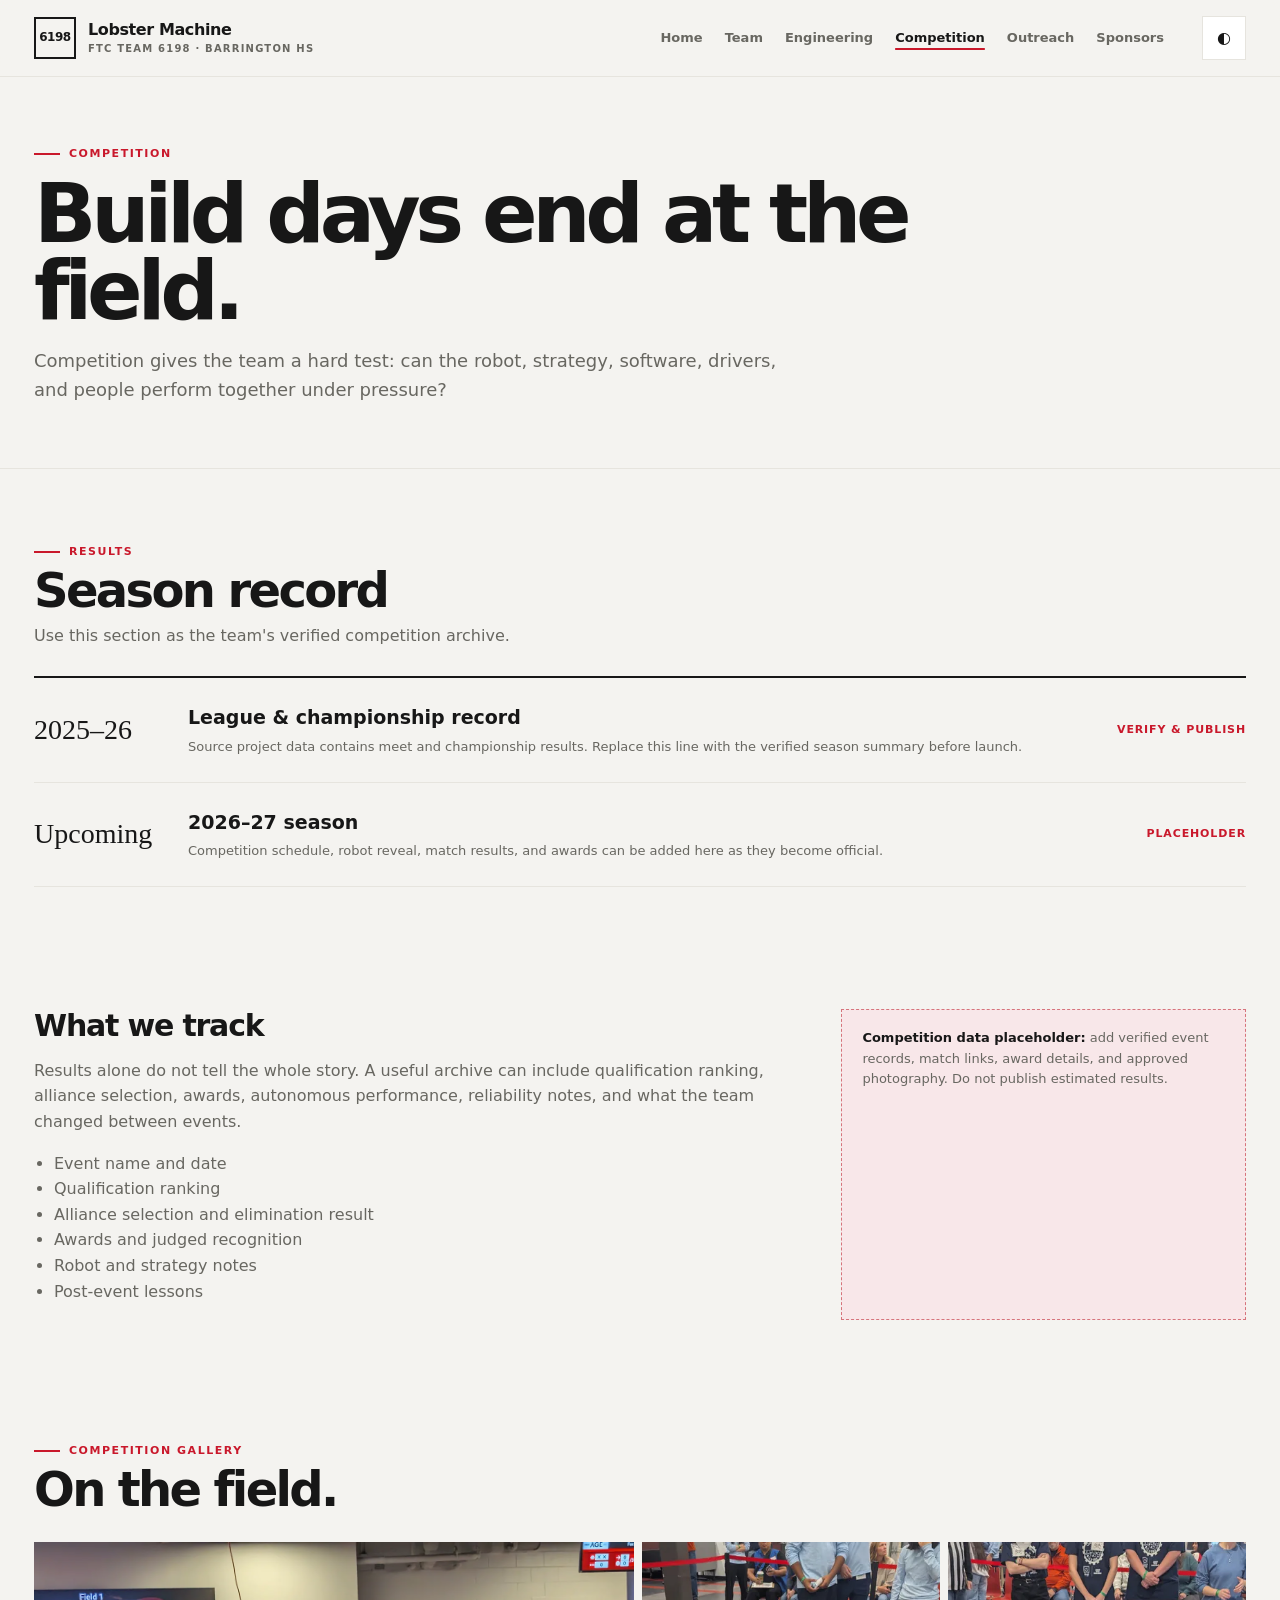
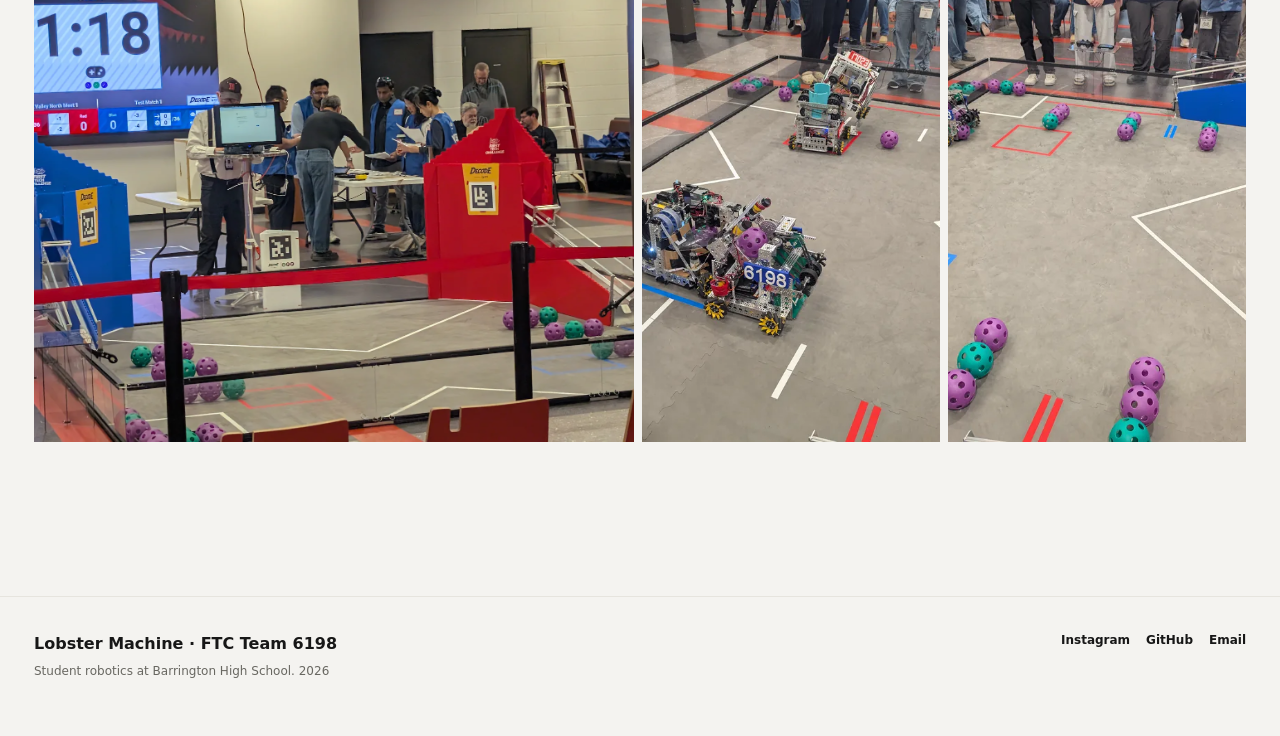
==== competition.html @ f6d6704d "Removed VC-Indicators" ====
<!doctype html>
<html lang="en">
<head>
  <meta charset="utf-8">
  <meta name="viewport" content="width=device-width, initial-scale=1">
  <meta name="description" content="Explore the competition record, event archive, and field work of FTC Team 6198 Lobster Machine.">
  <meta name="theme-color" content="#c9182b">
  <link rel="canonical" href="https://ftc6198-bhs.vercel.app/competition">
  <meta property="og:type" content="website">
  <meta property="og:title" content="Competition | FTC Team 6198 Lobster Machine">
  <meta property="og:description" content="Explore the competition record, event archive, and field work of FTC Team 6198 Lobster Machine.">
  <meta property="og:url" content="https://ftc6198-bhs.vercel.app/competition">
  <title>Competition | FTC Team 6198 Lobster Machine</title>
  <link rel="stylesheet" href="assets/css/site.css">
  
</head>
<body data-page="competition">
<a class="skip-link" href="#main">Skip to content</a>
<header class="site-header">
  <div class="container header-row">
    <a class="brand" href="/" aria-label="Lobster Machine, FTC Team 6198 home">
      <span class="brand-mark" aria-hidden="true">6198</span>
      <span class="brand-copy"><span class="brand-name">Lobster Machine</span><span class="brand-meta">FTC Team 6198 · Barrington HS</span></span>
    </a>
    <nav class="nav" data-nav id="site-navigation" aria-label="Primary navigation">
      <a data-page="home" href="/">Home</a>
      <a data-page="team" href="/team">Team</a>
      <a data-page="engineering" href="/engineering">Engineering</a>
      <a data-page="competition" href="/competition">Competition</a>
      <a data-page="outreach" href="/outreach">Outreach</a>
      <a data-page="sponsors" href="/sponsors">Sponsors</a>
    </nav>
    <div class="header-actions">
      <button class="icon-button" type="button" data-theme-button aria-label="Use dark theme">◐</button>
      <button class="menu-button" type="button" data-menu-button aria-label="Open navigation" aria-expanded="false" aria-controls="site-navigation">☰</button>
    </div>
  </div>
</header>
<main id="main">
<section class="masthead"><div class="container"><div class="eyebrow">Competition</div><h1>Build days end at the field.</h1><p>Competition gives the team a hard test: can the robot, strategy, software, drivers, and people perform together under pressure?</p></div></section>
<section class="section"><div class="container"><div class="section-header"><div><div class="eyebrow">Results</div><h2>Season record</h2><p>Use this section as the team's verified competition archive.</p></div></div><div class="results">
<article class="result"><div class="result-year">2025–26</div><div><h3>League & championship record</h3><p>Source project data contains meet and championship results. Replace this line with the verified season summary before launch.</p></div><div class="result-status">Verify & publish</div></article>
<article class="result"><div class="result-year">Upcoming</div><div><h3>2026–27 season</h3><p>Competition schedule, robot reveal, match results, and awards can be added here as they become official.</p></div><div class="result-status">Placeholder</div></article>
</div></div></section>
<section class="section compact"><div class="container"><div class="columns"><div class="prose"><h2>What we track</h2><p>Results alone do not tell the whole story. A useful archive can include qualification ranking, alliance selection, awards, autonomous performance, reliability notes, and what the team changed between events.</p><ul><li>Event name and date</li><li>Qualification ranking</li><li>Alliance selection and elimination result</li><li>Awards and judged recognition</li><li>Robot and strategy notes</li><li>Post-event lessons</li></ul></div><aside class="placeholder"><strong>Competition data placeholder:</strong> add verified event records, match links, award details, and approved photography. Do not publish estimated results.</aside></div></div></section>
<section class="section"><div class="container"><div class="section-header"><div><div class="eyebrow">Competition gallery</div><h2>On the field.</h2></div></div><div class="photo-strip"><figure><img src="assets/images/LeagueMeet1-Picture5-1600w.webp" alt="FTC competition field and audience" width="1600" height="1205" loading="lazy"></figure><figure><img src="assets/images/LeagueMeet1-Picture8-960w.webp" alt="Robots competing on the FTC field" width="1600" height="1205" loading="lazy"></figure><figure><img src="assets/images/LeagueMeet1-Picture9-960w.webp" alt="FTC field during a match" width="1600" height="1205" loading="lazy"></figure></div></div></section>
</main>
<footer class="footer">
  <div class="container footer-grid">
    <div>
      <strong>Lobster Machine · FTC Team 6198</strong>
      <p>Student robotics at Barrington High School. <span data-year></span></p>
    </div>
    <div class="footer-links">
      <a href="https://www.instagram.com/ftc6198_bhs" target="_blank" rel="noopener noreferrer">Instagram</a>
      <a href="https://github.com/ftc6198-bhs" target="_blank" rel="noopener noreferrer">GitHub</a>
      <a href="mailto:bhs.ftc6198@proton.me">Email</a>
    </div>
  </div>
</footer>
<script src="assets/js/site.js" defer></script>
</body>
</html>
---- assets/css/site.css ----
:root {
  color-scheme: light;
  --page: #f4f3f0;
  --paper: #ffffff;
  --ink: #171717;
  --muted: #686761;
  --faint: #e6e4de;
  --accent: #c9182b;
  --accent-dark: #9e1020;
  --accent-pale: #f8e7e9;
  --dark: #171717;
  --max: 1240px;
  --gutter: clamp(18px, 3vw, 34px);
  --serif: Georgia, 'Times New Roman', serif;
  --sans: Inter, ui-sans-serif, system-ui, -apple-system, BlinkMacSystemFont, 'Segoe UI', sans-serif;
}

html[data-theme="dark"] {
  color-scheme: dark;
  --page: #111111;
  --paper: #181818;
  --ink: #f2f0eb;
  --muted: #aaa79f;
  --faint: #2c2c2b;
  --accent: #f0444d;
  --accent-dark: #ff6870;
  --accent-pale: #32181b;
  --dark: #f2f0eb;
}

* { box-sizing: border-box; }
html { scroll-behavior: smooth; }
body {
  margin: 0;
  background: var(--page);
  color: var(--ink);
  font-family: var(--sans);
  font-size: 16px;
  line-height: 1.6;
  -webkit-font-smoothing: antialiased;
}
body.menu-open { overflow: hidden; }
a { color: inherit; }
img { display: block; max-width: 100%; }
button, input, textarea, select { font: inherit; }
button { color: inherit; }

.container { width: min(var(--max), calc(100% - (var(--gutter) * 2))); margin-inline: auto; }
.skip-link {
  position: fixed; z-index: 1000; left: 16px; top: -80px;
  background: var(--ink); color: var(--page); padding: 10px 14px; text-decoration: none;
}
.skip-link:focus { top: 16px; }

.site-header {
  position: sticky; top: 0; z-index: 100;
  background: color-mix(in srgb, var(--page) 94%, transparent);
  border-bottom: 1px solid var(--faint);
  backdrop-filter: blur(12px);
}
.header-row { min-height: 76px; display: flex; align-items: center; gap: 28px; }
.brand { display: inline-flex; align-items: center; gap: 12px; text-decoration: none; min-width: 250px; }
.brand-mark {
  width: 42px; height: 42px; display: grid; place-items: center;
  border: 2px solid var(--ink); font-size: 12px; font-weight: 900; letter-spacing: -.04em;
}
.brand-copy { line-height: 1.05; }
.brand-name { display: block; font-size: 16px; font-weight: 850; letter-spacing: -.025em; }
.brand-meta { display: block; margin-top: 5px; color: var(--muted); font-size: 10px; font-weight: 750; letter-spacing: .12em; text-transform: uppercase; }
.nav { margin-left: auto; display: flex; align-items: center; gap: 2px; }
.nav a { padding: 9px 10px; color: var(--muted); font-size: 13px; font-weight: 750; text-decoration: none; }
.nav a:hover, .nav a[aria-current="page"] { color: var(--ink); }
.nav a[aria-current="page"] { text-decoration: underline; text-decoration-color: var(--accent); text-decoration-thickness: 2px; text-underline-offset: 6px; }
.header-actions { display: flex; gap: 8px; align-items: center; }
.icon-button, .menu-button {
  width: 44px; height: 44px; border: 1px solid var(--faint); background: var(--paper); display: grid; place-items: center;
  cursor: pointer;
}
.menu-button { display: none; }

:focus-visible { outline: 3px solid var(--accent); outline-offset: 3px; }

.eyebrow {
  display: flex; align-items: center; gap: 9px; color: var(--accent);
  font-size: 11px; font-weight: 850; letter-spacing: .14em; text-transform: uppercase;
}
.eyebrow::before { content: ''; width: 26px; height: 2px; background: currentColor; }

.hero { padding: clamp(54px, 8vw, 104px) 0 72px; }
.hero-grid { display: grid; grid-template-columns: minmax(0, 1.03fr) minmax(380px, .97fr); gap: clamp(40px, 7vw, 92px); align-items: center; }
.hero h1 { margin: 18px 0 24px; max-width: 780px; font-size: clamp(52px, 7.4vw, 104px); line-height: .91; letter-spacing: -.065em; font-weight: 850; }
.hero h1 em { font-family: var(--serif); font-weight: 400; letter-spacing: -.05em; }
.hero-lede { max-width: 650px; color: var(--muted); font-size: clamp(17px, 2vw, 20px); line-height: 1.55; }
.hero-actions { display: flex; flex-wrap: wrap; gap: 10px; margin-top: 30px; }
.button {
  display: inline-flex; min-height: 46px; align-items: center; justify-content: center; gap: 8px;
  padding: 10px 16px; border: 1px solid var(--ink); background: var(--ink); color: var(--page);
  font-size: 13px; font-weight: 800; text-decoration: none; transition: background .16s ease, color .16s ease, transform .16s ease;
}
.button:hover { transform: translateY(-1px); }
.button.secondary { background: transparent; color: var(--ink); border-color: var(--faint); }
.button.secondary:hover { border-color: var(--ink); }
.button.red { background: var(--accent); border-color: var(--accent); color: #fff; }

.hero-media { position: relative; }
.hero-media figure { margin: 0; }
.hero-media img { width: 100%; aspect-ratio: 4 / 5; object-fit: cover; }
.hero-caption {
  display: flex; justify-content: space-between; gap: 16px; padding: 12px 0 0;
  border-bottom: 1px solid var(--faint); color: var(--muted); font-size: 11px;
}
.hero-caption strong { color: var(--ink); }

.section { padding: 74px 0; }
.section.compact { padding: 48px 0; }
.section-header { display: flex; justify-content: space-between; align-items: end; gap: 28px; margin-bottom: 28px; }
.section-header h2 { margin: 5px 0 0; font-size: clamp(30px, 4vw, 48px); line-height: 1.02; letter-spacing: -.055em; }
.section-header p { max-width: 620px; margin: 8px 0 0; color: var(--muted); }

.rule { border: 0; border-top: 1px solid var(--faint); margin: 0; }
.stats { display: grid; grid-template-columns: repeat(4, 1fr); border-top: 1px solid var(--faint); border-bottom: 1px solid var(--faint); }
.stat { padding: 22px 18px 22px 0; border-right: 1px solid var(--faint); }
.stat:not(:first-child) { padding-left: 22px; }
.stat:last-child { border-right: 0; }
.stat strong { display: block; font-size: clamp(28px, 4vw, 44px); line-height: 1; letter-spacing: -.05em; }
.stat span { display: block; margin-top: 8px; color: var(--muted); font-size: 12px; font-weight: 700; }

.editorial-grid { display: grid; grid-template-columns: 1.1fr .9fr; gap: 54px; }
.issue-list { border-top: 1px solid var(--faint); }
.issue { display: grid; grid-template-columns: 42px 1fr; gap: 18px; padding: 20px 0; border-bottom: 1px solid var(--faint); }
.issue-number { color: var(--accent); font-size: 12px; font-weight: 850; }
.issue h3 { margin: 0; font-size: 20px; letter-spacing: -.025em; }
.issue p { margin: 5px 0 0; color: var(--muted); }
.note { padding: 28px; background: var(--dark); color: var(--page); }
.note .eyebrow { color: #ff6570; }
.note h3 { margin: 16px 0 12px; font-size: 30px; line-height: 1.05; letter-spacing: -.04em; }
.note p { color: color-mix(in srgb, var(--page) 68%, transparent); }

.photo-strip { display: grid; grid-template-columns: 1.45fr .72fr .72fr; min-height: 500px; gap: 8px; }
.photo-strip figure { margin: 0; min-height: 100%; overflow: hidden; }
.photo-strip img { width: 100%; height: 100%; object-fit: cover; transition: transform .3s ease; }
.photo-strip figure:hover img { transform: scale(1.015); }

.masthead { padding: 68px 0 46px; border-bottom: 1px solid var(--faint); }
.masthead h1 { margin: 12px 0 12px; max-width: 900px; font-size: clamp(46px, 6.5vw, 82px); line-height: .94; letter-spacing: -.065em; }
.masthead p { max-width: 760px; color: var(--muted); font-size: 18px; }

.columns { display: grid; grid-template-columns: 1.3fr .7fr; gap: 56px; }
.prose > *:first-child { margin-top: 0; }
.prose h2 { margin: 42px 0 10px; font-size: 30px; line-height: 1.1; letter-spacing: -.04em; }
.prose h3 { margin: 28px 0 8px; font-size: 19px; }
.prose p { color: var(--muted); }
.prose ul { padding-left: 20px; color: var(--muted); }
.side-index { position: sticky; top: 105px; align-self: start; border-top: 2px solid var(--ink); }
.side-index a { display: block; padding: 12px 0; border-bottom: 1px solid var(--faint); font-size: 13px; font-weight: 750; text-decoration: none; }
.side-index a:hover { color: var(--accent); }

.roster { display: grid; grid-template-columns: repeat(2, 1fr); border-top: 1px solid var(--faint); }
.person { display: grid; grid-template-columns: 84px 1fr; gap: 18px; padding: 22px 0; border-bottom: 1px solid var(--faint); }
.person:nth-child(odd) { padding-right: 28px; border-right: 1px solid var(--faint); }
.person:nth-child(even) { padding-left: 28px; }
.person-mark { width: 84px; aspect-ratio: 1; display: grid; place-items: center; background: var(--accent-pale); color: var(--accent); font-size: 22px; font-weight: 900; }
.person h3 { margin: 0; font-size: 19px; letter-spacing: -.025em; }
.person-role { margin-top: 3px; color: var(--accent); font-size: 11px; font-weight: 850; text-transform: uppercase; letter-spacing: .08em; }
.person p { margin: 9px 0 0; color: var(--muted); font-size: 13px; }

.results { border-top: 2px solid var(--ink); }
.result { display: grid; grid-template-columns: 130px 1fr auto; gap: 24px; align-items: center; padding: 24px 0; border-bottom: 1px solid var(--faint); }
.result-year { font-family: var(--serif); font-size: 28px; }
.result h3 { margin: 0; font-size: 19px; }
.result p { margin: 4px 0 0; color: var(--muted); font-size: 13px; }
.result-status { color: var(--accent); font-size: 11px; font-weight: 850; text-transform: uppercase; letter-spacing: .08em; }

.gallery { display: grid; grid-template-columns: repeat(12, 1fr); gap: 8px; }
.gallery figure { margin: 0; overflow: hidden; }
.gallery figure:nth-child(1) { grid-column: span 7; grid-row: span 2; }
.gallery figure:nth-child(2), .gallery figure:nth-child(3) { grid-column: span 5; }
.gallery figure:nth-child(n+4) { grid-column: span 3; }
.gallery img { width: 100%; height: 100%; min-height: 210px; object-fit: cover; }
.gallery figure:first-child img { min-height: 430px; }

.sponsor-grid { display: grid; grid-template-columns: repeat(2, 1fr); gap: 1px; background: var(--faint); border: 1px solid var(--faint); }
.sponsor { background: var(--paper); padding: 28px; min-height: 190px; display: flex; flex-direction: column; }
.sponsor h2 { margin: 8px 0; font-size: 28px; letter-spacing: -.04em; }
.sponsor p { color: var(--muted); margin: 0 0 20px; }
.sponsor .button { margin-top: auto; align-self: flex-start; }
.support { display: grid; grid-template-columns: 1fr 1fr; background: var(--dark); color: var(--page); }
.support > div { padding: 34px; }
.support > div + div { border-left: 1px solid color-mix(in srgb, var(--page) 18%, transparent); }
.support h2 { margin: 8px 0 10px; font-size: 30px; line-height: 1.05; letter-spacing: -.04em; }
.support p { color: color-mix(in srgb, var(--page) 70%, transparent); }

.timeline { border-left: 1px solid var(--faint); margin-left: 8px; }
.timeline-entry { position: relative; padding: 0 0 34px 30px; }
.timeline-entry::before { content: ''; position: absolute; width: 9px; height: 9px; left: -5px; top: 7px; background: var(--accent); }
.timeline-date { color: var(--accent); font-size: 11px; font-weight: 850; letter-spacing: .1em; text-transform: uppercase; }
.timeline-entry h2 { margin: 6px 0; font-size: 24px; letter-spacing: -.035em; }
.timeline-entry p { margin: 0; color: var(--muted); max-width: 760px; }

.placeholder {
  padding: 18px 20px; border: 1px dashed color-mix(in srgb, var(--accent) 55%, var(--faint));
  background: var(--accent-pale); color: var(--muted); font-size: 13px;
}
.placeholder strong { color: var(--ink); }

.footer { margin-top: 80px; padding: 34px 0 54px; border-top: 1px solid var(--faint); }
.footer-grid { display: grid; grid-template-columns: 1fr auto; gap: 28px; }
.footer strong { color: var(--ink); }
.footer p { margin: 6px 0 0; color: var(--muted); font-size: 12px; }
.footer-links { display: flex; gap: 16px; flex-wrap: wrap; justify-content: flex-end; align-content: start; }
.footer-links a { font-size: 12px; font-weight: 750; text-decoration: none; }
.footer-links a:hover { color: var(--accent); }

@media (max-width: 1000px) {
  .brand { min-width: 0; }
  .nav { display: none; }
  .menu-button { display: grid; margin-left: auto; }
  .nav.is-open {
    display: grid; position: fixed; left: var(--gutter); right: var(--gutter); top: 84px;
    padding: 10px; background: var(--paper); border: 1px solid var(--faint); box-shadow: 0 24px 70px rgba(0,0,0,.14);
  }
  .nav.is-open a { padding: 14px 12px; border-bottom: 1px solid var(--faint); }
  .nav.is-open a:last-child { border-bottom: 0; }
  .hero-grid, .editorial-grid, .columns { grid-template-columns: 1fr; }
  .hero-media { max-width: 720px; }
  .side-index { position: static; }
  .stats { grid-template-columns: repeat(2, 1fr); }
  .stat:nth-child(2) { border-right: 0; }
  .stat:nth-child(n+3) { border-top: 1px solid var(--faint); }
}

@media (max-width: 700px) {
  .header-row { min-height: 68px; }
  .brand-mark { width: 38px; height: 38px; }
  .brand-meta { font-size: 9px; }
  .hero { padding-top: 46px; }
  .hero h1 { font-size: clamp(48px, 15vw, 74px); }
  .hero-media img { aspect-ratio: 4 / 3; }
  .stats, .roster, .sponsor-grid, .support { grid-template-columns: 1fr; }
  .stat, .stat:not(:first-child) { padding: 18px 0; border-right: 0; }
  .stat:nth-child(n+2) { border-top: 1px solid var(--faint); }
  .person, .person:nth-child(odd), .person:nth-child(even) { padding: 18px 0; border-right: 0; }
  .result { grid-template-columns: 1fr; gap: 7px; }
  .result-status { order: -1; }
  .photo-strip { grid-template-columns: 1fr 1fr; min-height: 420px; }
  .photo-strip figure:first-child { grid-column: 1 / -1; }
  .gallery { grid-template-columns: 1fr 1fr; }
  .gallery figure:nth-child(n) { grid-column: auto; grid-row: auto; }
  .gallery img, .gallery figure:first-child img { min-height: 180px; aspect-ratio: 1; }
  .section-header { align-items: start; flex-direction: column; }
  .support > div { padding: 26px 22px; }
  .support > div + div { border-left: 0; border-top: 1px solid color-mix(in srgb, var(--page) 18%, transparent); }
  .footer-grid { grid-template-columns: 1fr; }
  .footer-links { justify-content: flex-start; }
}

@media (prefers-reduced-motion: reduce) {
  html { scroll-behavior: auto; }
  *, *::before, *::after { transition-duration: .001ms !important; animation-duration: .001ms !important; animation-iteration-count: 1 !important; }
}
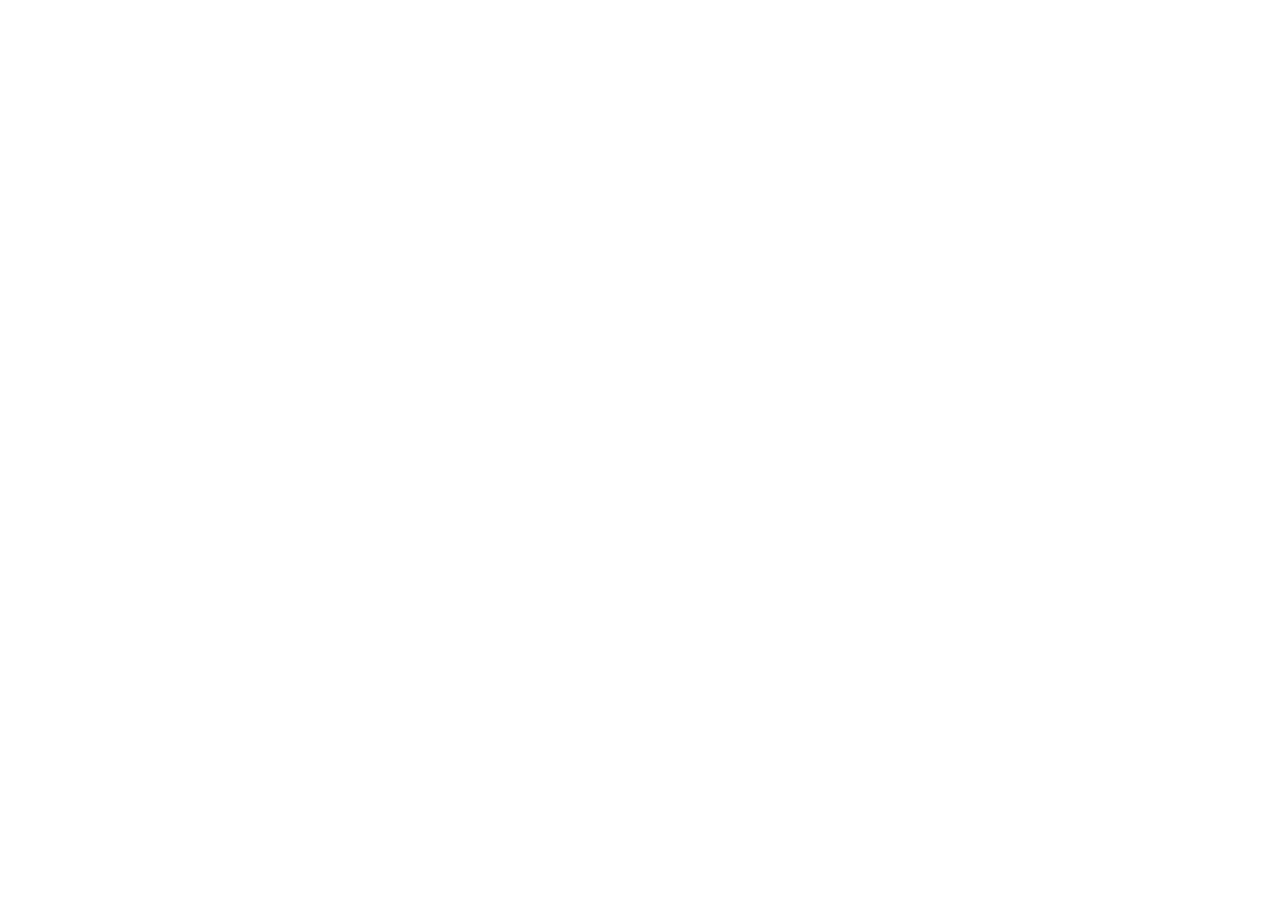
==== commit 74ddc219: "Redirect all site pages to Vercel URL Co-authored-by: dev-ananta <145180067+dev-ananta@users.noreply" ====
--- a/competition.html
+++ b/competition.html
@@ -3,61 +3,12 @@
 <head>
   <meta charset="utf-8">
   <meta name="viewport" content="width=device-width, initial-scale=1">
-  <meta name="description" content="Explore the competition record, event archive, and field work of FTC Team 6198 Lobster Machine.">
-  <meta name="theme-color" content="#c9182b">
-  <link rel="canonical" href="https://ftc6198-bhs.vercel.app/competition">
-  <meta property="og:type" content="website">
-  <meta property="og:title" content="Competition | FTC Team 6198 Lobster Machine">
-  <meta property="og:description" content="Explore the competition record, event archive, and field work of FTC Team 6198 Lobster Machine.">
-  <meta property="og:url" content="https://ftc6198-bhs.vercel.app/competition">
-  <title>Competition | FTC Team 6198 Lobster Machine</title>
-  <link rel="stylesheet" href="assets/css/site.css">
-  
+  <title>Redirecting…</title>
+  <link rel="canonical" href="https://ftc6198-bhs.vercel.app/">
+  <meta http-equiv="refresh" content="0; url=https://ftc6198-bhs.vercel.app/">
+  <script>window.location.replace('https://ftc6198-bhs.vercel.app/');</script>
 </head>
-<body data-page="competition">
-<a class="skip-link" href="#main">Skip to content</a>
-<header class="site-header">
-  <div class="container header-row">
-    <a class="brand" href="/" aria-label="Lobster Machine, FTC Team 6198 home">
-      <span class="brand-mark" aria-hidden="true">6198</span>
-      <span class="brand-copy"><span class="brand-name">Lobster Machine</span><span class="brand-meta">FTC Team 6198 · Barrington HS</span></span>
-    </a>
-    <nav class="nav" data-nav id="site-navigation" aria-label="Primary navigation">
-      <a data-page="home" href="/">Home</a>
-      <a data-page="team" href="/team">Team</a>
-      <a data-page="engineering" href="/engineering">Engineering</a>
-      <a data-page="competition" href="/competition">Competition</a>
-      <a data-page="outreach" href="/outreach">Outreach</a>
-      <a data-page="sponsors" href="/sponsors">Sponsors</a>
-    </nav>
-    <div class="header-actions">
-      <button class="icon-button" type="button" data-theme-button aria-label="Use dark theme">◐</button>
-      <button class="menu-button" type="button" data-menu-button aria-label="Open navigation" aria-expanded="false" aria-controls="site-navigation">☰</button>
-    </div>
-  </div>
-</header>
-<main id="main">
-<section class="masthead"><div class="container"><div class="eyebrow">Competition</div><h1>Build days end at the field.</h1><p>Competition gives the team a hard test: can the robot, strategy, software, drivers, and people perform together under pressure?</p></div></section>
-<section class="section"><div class="container"><div class="section-header"><div><div class="eyebrow">Results</div><h2>Season record</h2><p>Use this section as the team's verified competition archive.</p></div></div><div class="results">
-<article class="result"><div class="result-year">2025–26</div><div><h3>League & championship record</h3><p>Source project data contains meet and championship results. Replace this line with the verified season summary before launch.</p></div><div class="result-status">Verify & publish</div></article>
-<article class="result"><div class="result-year">Upcoming</div><div><h3>2026–27 season</h3><p>Competition schedule, robot reveal, match results, and awards can be added here as they become official.</p></div><div class="result-status">Placeholder</div></article>
-</div></div></section>
-<section class="section compact"><div class="container"><div class="columns"><div class="prose"><h2>What we track</h2><p>Results alone do not tell the whole story. A useful archive can include qualification ranking, alliance selection, awards, autonomous performance, reliability notes, and what the team changed between events.</p><ul><li>Event name and date</li><li>Qualification ranking</li><li>Alliance selection and elimination result</li><li>Awards and judged recognition</li><li>Robot and strategy notes</li><li>Post-event lessons</li></ul></div><aside class="placeholder"><strong>Competition data placeholder:</strong> add verified event records, match links, award details, and approved photography. Do not publish estimated results.</aside></div></div></section>
-<section class="section"><div class="container"><div class="section-header"><div><div class="eyebrow">Competition gallery</div><h2>On the field.</h2></div></div><div class="photo-strip"><figure><img src="assets/images/LeagueMeet1-Picture5-1600w.webp" alt="FTC competition field and audience" width="1600" height="1205" loading="lazy"></figure><figure><img src="assets/images/LeagueMeet1-Picture8-960w.webp" alt="Robots competing on the FTC field" width="1600" height="1205" loading="lazy"></figure><figure><img src="assets/images/LeagueMeet1-Picture9-960w.webp" alt="FTC field during a match" width="1600" height="1205" loading="lazy"></figure></div></div></section>
-</main>
-<footer class="footer">
-  <div class="container footer-grid">
-    <div>
-      <strong>Lobster Machine · FTC Team 6198</strong>
-      <p>Student robotics at Barrington High School. <span data-year></span></p>
-    </div>
-    <div class="footer-links">
-      <a href="https://www.instagram.com/ftc6198_bhs" target="_blank" rel="noopener noreferrer">Instagram</a>
-      <a href="https://github.com/ftc6198-bhs" target="_blank" rel="noopener noreferrer">GitHub</a>
-      <a href="mailto:bhs.ftc6198@proton.me">Email</a>
-    </div>
-  </div>
-</footer>
-<script src="assets/js/site.js" defer></script>
+<body>
+  <p>Redirecting to <a href="https://ftc6198-bhs.vercel.app/">https://ftc6198-bhs.vercel.app/</a>.</p>
 </body>
 </html>
